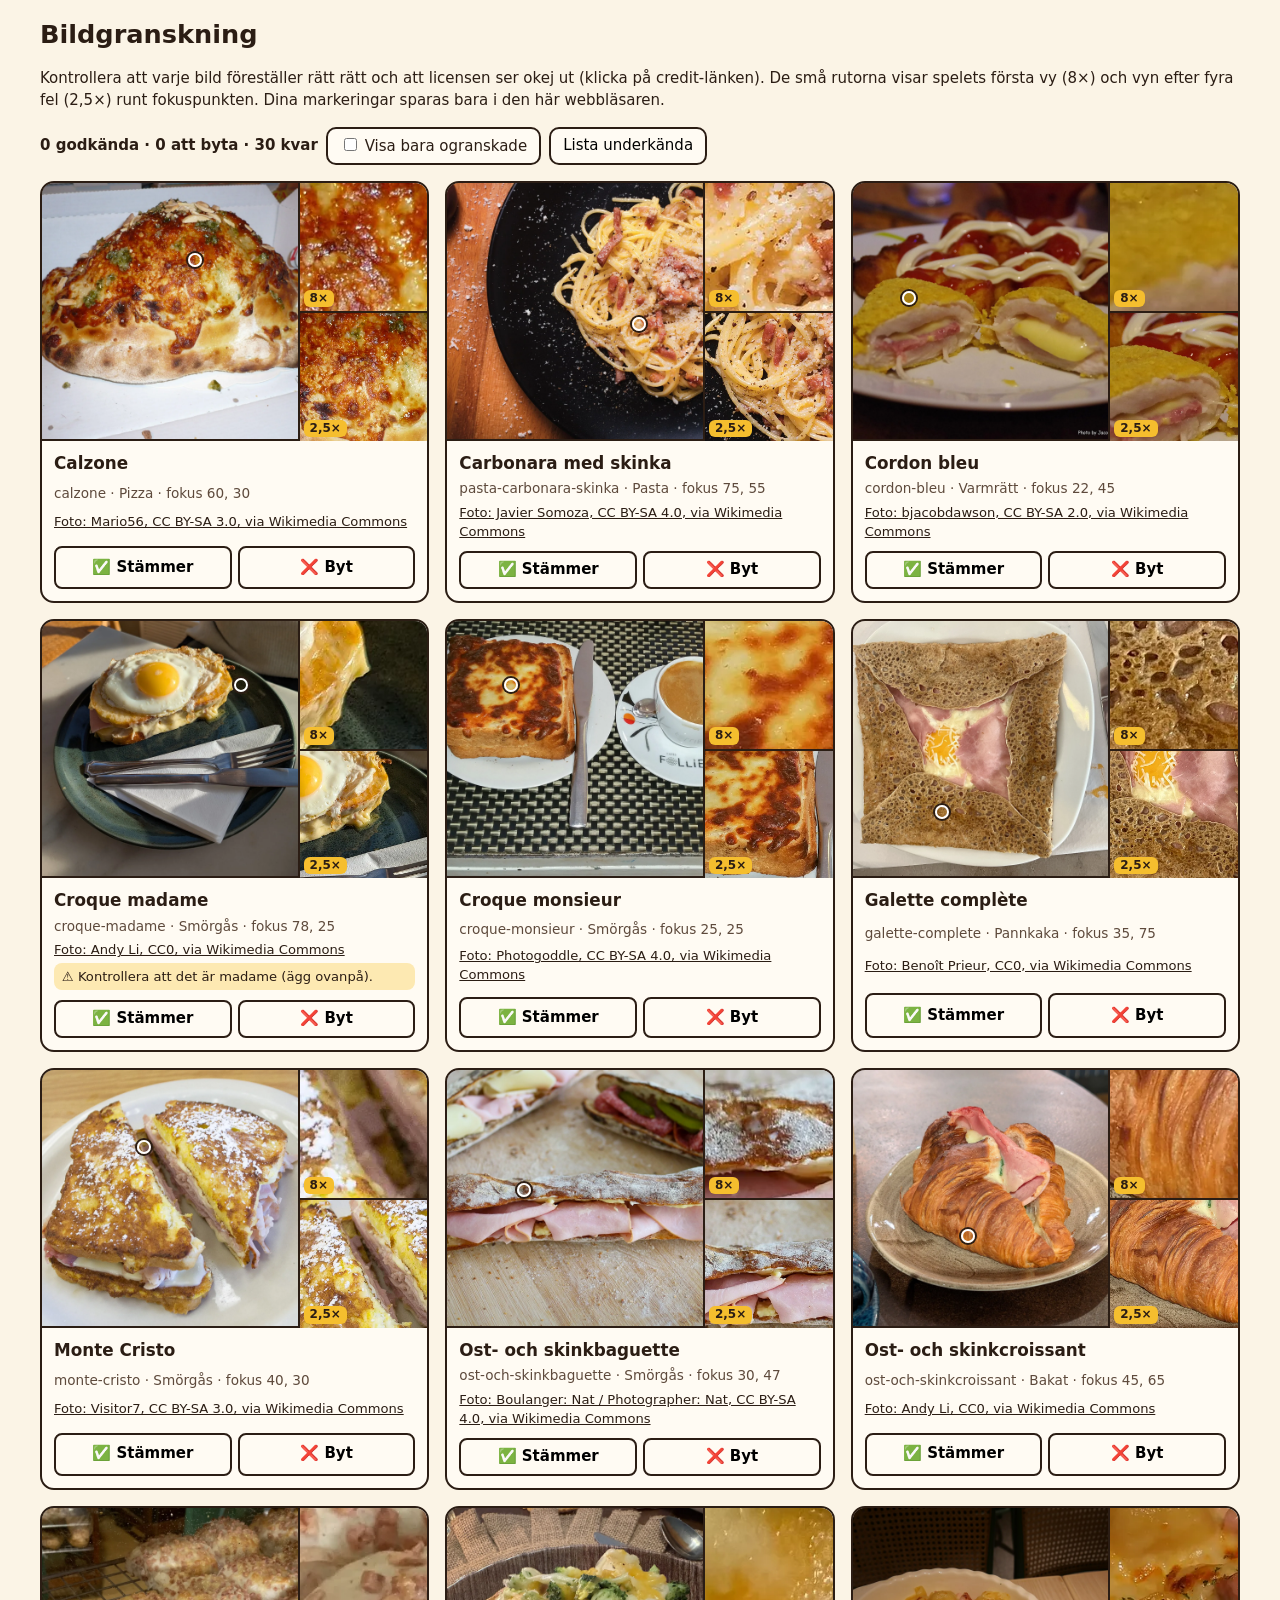
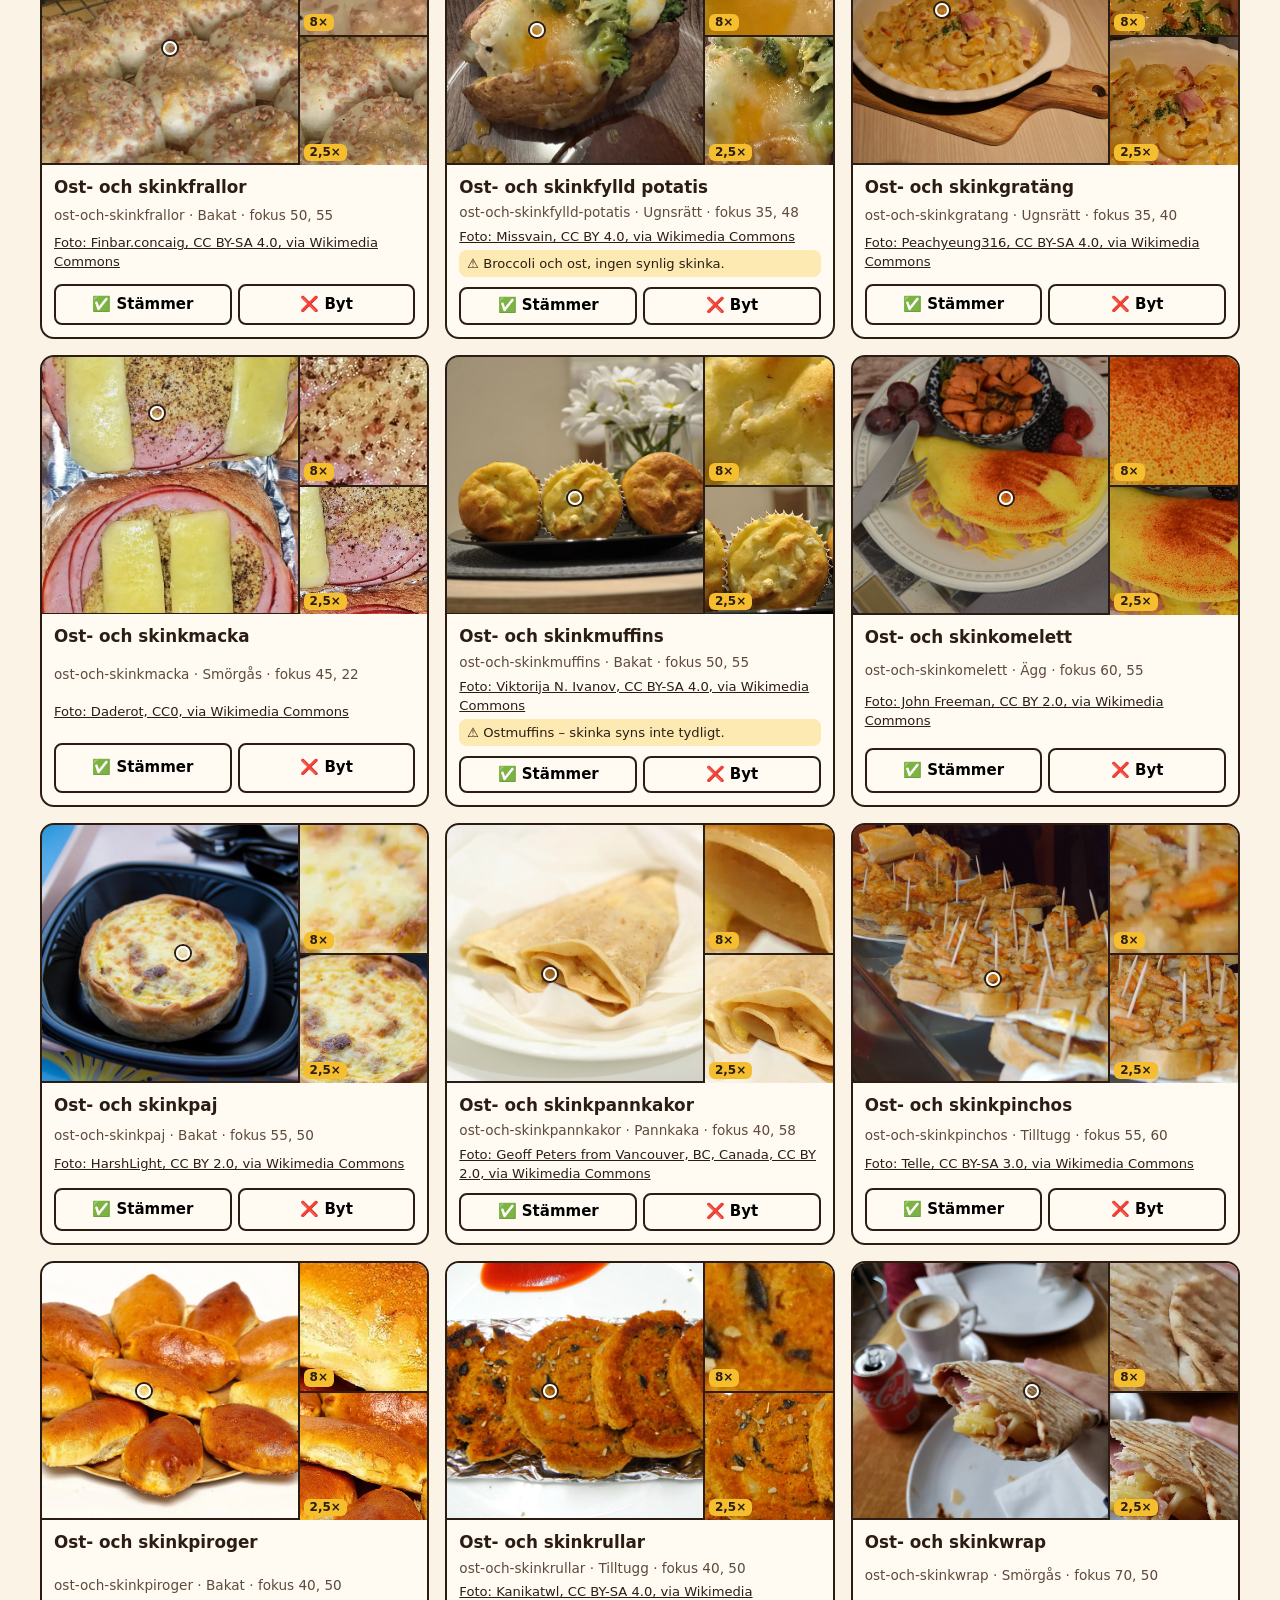
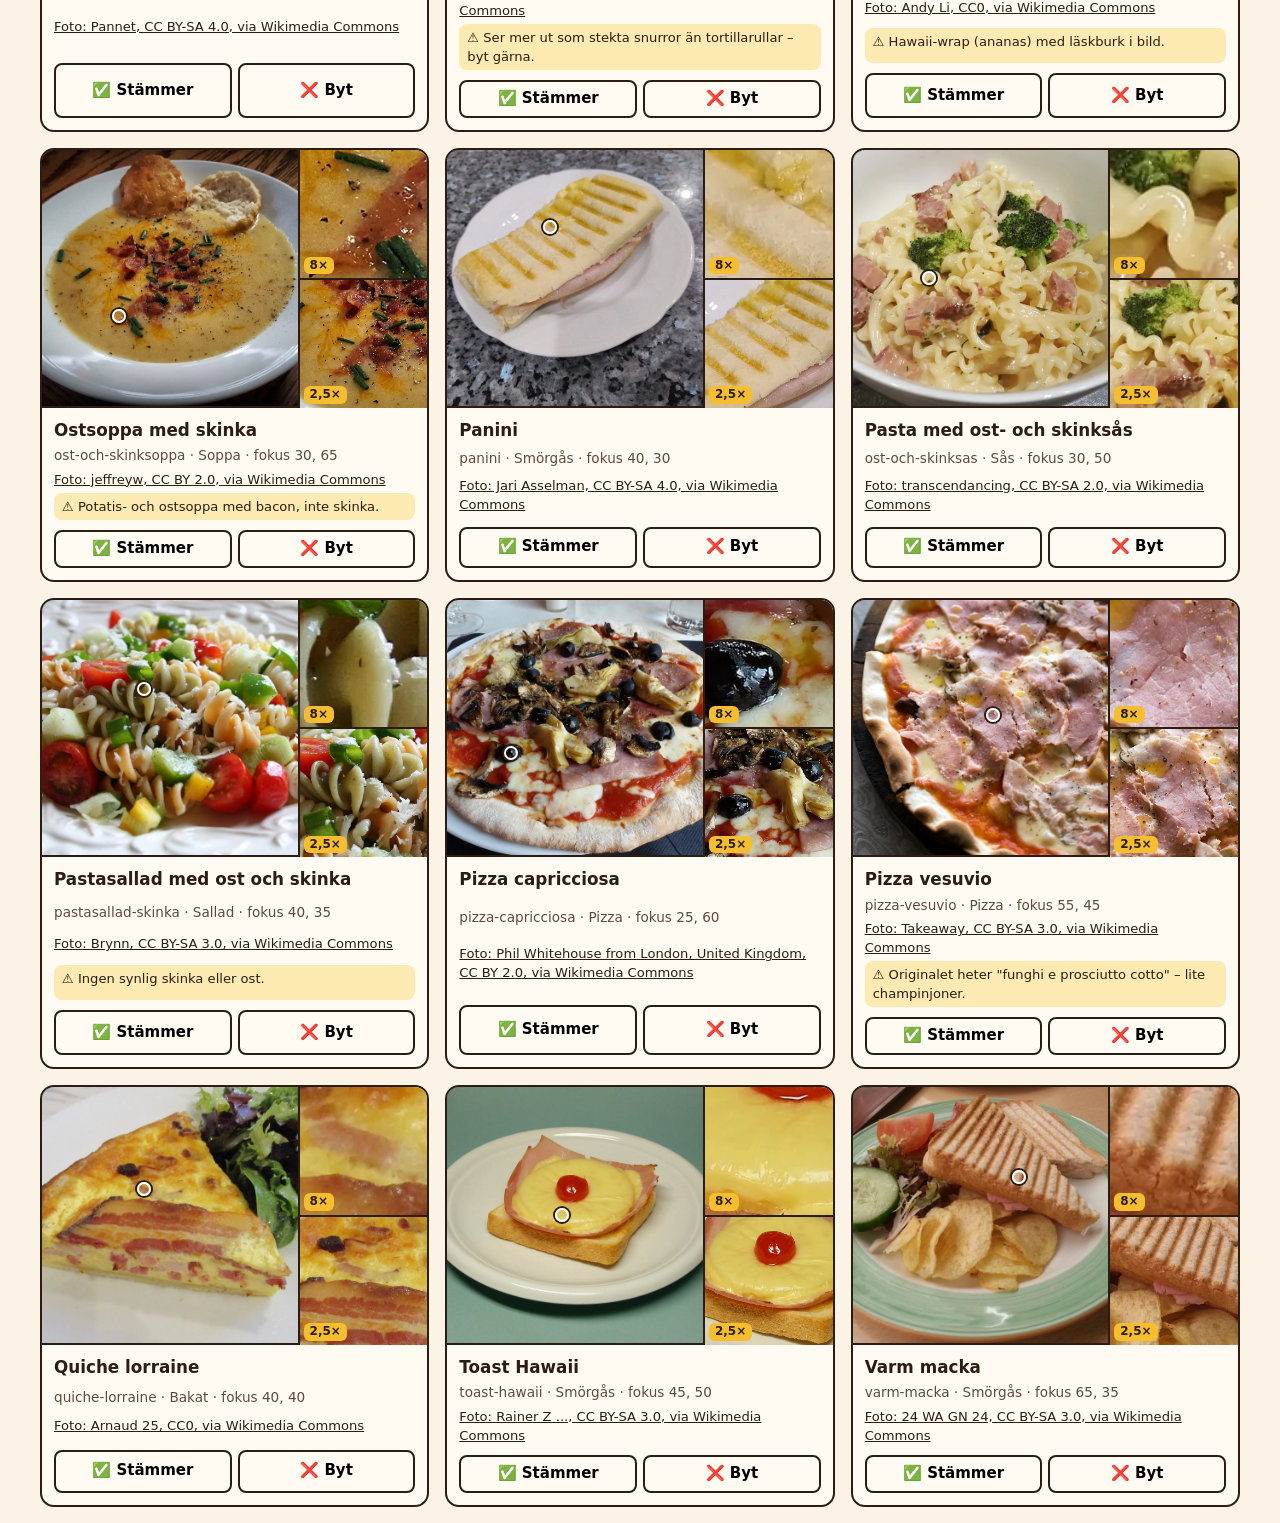
==== tools/review.html @ 70a9c5f6 "Replace placeholders with Wikimedia Commons photos All 30 dishes get freely licensed photos (CC0/PD/" ====
<!doctype html>
<html lang="sv">
<head>
<meta charset="utf-8">
<meta name="viewport" content="width=device-width, initial-scale=1">
<meta name="robots" content="noindex">
<title>Bildgranskning – Ostochskinkdle</title>
<link rel="icon" href="../favicon.svg" type="image/svg+xml">
<style>
  :root { --cream:#FBF4E6; --paper:#FFFBF3; --ink:#2B1D14; --soft:#5E4A3C; --cheese:#F5BE2E; --ham:#B23A5C; --ok:#2F7A4A; }
  * { box-sizing: border-box; }
  body { margin: 0; padding: 16px; background: var(--cream); color: var(--ink); font: 15px/1.45 system-ui, 'Segoe UI', sans-serif; }
  header { max-width: 1200px; margin: 0 auto 16px; }
  h1 { margin: 0 0 4px; font-size: 1.6rem; }
  .bar { display: flex; flex-wrap: wrap; gap: 8px; align-items: center; margin-top: 10px; }
  .bar button, .bar label { padding: 6px 12px; border: 2px solid var(--ink); border-radius: 10px; background: var(--paper); font: inherit; cursor: pointer; }
  .count { font-weight: 700; }
  .grid { max-width: 1200px; margin: 0 auto; display: grid; grid-template-columns: repeat(auto-fill, minmax(320px, 1fr)); gap: 16px; }
  .card { background: var(--paper); border: 2.5px solid var(--ink); border-radius: 14px; overflow: hidden; display: flex; flex-direction: column; }
  .card.ok { border-color: var(--ok); box-shadow: 0 0 0 2px var(--ok); }
  .card.bad { border-color: var(--ham); box-shadow: 0 0 0 2px var(--ham); }
  .imgs { display: grid; grid-template-columns: 2fr 1fr; gap: 2px; background: var(--ink); }
  .full, .zoom { position: relative; aspect-ratio: 1; overflow: hidden; background: #ddd; }
  .full img, .zoom img { width: 100%; height: 100%; object-fit: cover; display: block; }
  .full .dot { position: absolute; width: 14px; height: 14px; margin: -7px; border: 2px solid #fff; border-radius: 50%; box-shadow: 0 0 0 2px var(--ink); }
  .zooms { display: grid; gap: 2px; }
  .zoom span { position: absolute; left: 4px; bottom: 4px; background: var(--cheese); padding: 0 6px; border-radius: 6px; font-weight: 700; font-size: 12px; }
  .info { padding: 10px 12px 12px; display: grid; gap: 4px; flex: 1; }
  .name { font-weight: 800; font-size: 1.05rem; }
  .meta { color: var(--soft); font-size: .85rem; }
  .credit { font-size: .82rem; }
  .credit a { color: var(--ink); }
  .note { font-size: .82rem; background: #FDE9B2; border-radius: 8px; padding: 4px 8px; }
  .actions { display: flex; gap: 6px; margin-top: 6px; }
  .actions button { flex: 1; padding: 6px; border: 2px solid var(--ink); border-radius: 8px; background: var(--paper); font: inherit; font-weight: 700; cursor: pointer; }
  .actions button[aria-pressed="true"].yes { background: #DDF1E3; }
  .actions button[aria-pressed="true"].no { background: #FBDCE3; }
  pre { max-width: 1200px; margin: 16px auto; white-space: pre-wrap; background: var(--paper); border: 2px dashed var(--ink); border-radius: 10px; padding: 10px; }
</style>
</head>
<body>
<header>
  <h1>Bildgranskning</h1>
  <p>Kontrollera att varje bild föreställer rätt rätt och att licensen ser okej ut (klicka på credit-länken).
     De små rutorna visar spelets första vy (8×) och vyn efter fyra fel (2,5×) runt fokuspunkten. Dina markeringar sparas bara i den här webbläsaren.</p>
  <div class="bar">
    <span class="count" id="count"></span>
    <label><input type="checkbox" id="only-open"> Visa bara ogranskade</label>
    <button type="button" id="export">Lista underkända</button>
  </div>
</header>
<main class="grid" id="grid"></main>
<pre id="out" hidden></pre>
<script type="module">
  // Saker jag själv var osäker på när jag valde bilderna.
  const NOTES = {
    'ost-och-skinkrullar': 'Ser mer ut som stekta snurror än tortillarullar – byt gärna.',
    'pastasallad-skinka': 'Ingen synlig skinka eller ost.',
    'ost-och-skinkfylld-potatis': 'Broccoli och ost, ingen synlig skinka.',
    'pizza-vesuvio': 'Originalet heter "funghi e prosciutto cotto" – lite champinjoner.',
    'ost-och-skinkwrap': 'Hawaii-wrap (ananas) med läskburk i bild.',
    'ost-och-skinksoppa': 'Potatis- och ostsoppa med bacon, inte skinka.',
    'ost-och-skinkmuffins': 'Ostmuffins – skinka syns inte tydligt.',
    'croque-madame': 'Kontrollera att det är madame (ägg ovanpå).',
  };
  const KEY = 'ostochskinkdle:review';
  let marks = {};
  try { marks = JSON.parse(localStorage.getItem(KEY)) || {}; } catch {}
  const save = () => { try { localStorage.setItem(KEY, JSON.stringify(marks)); } catch {} };

  const dishes = await (await fetch('../data/dishes.json', { cache: 'no-cache' })).json();
  dishes.sort((a, b) => a.name.localeCompare(b.name, 'sv'));
  const grid = document.getElementById('grid');
  const onlyOpen = document.getElementById('only-open');

  function render() {
    grid.replaceChildren();
    for (const d of dishes) {
      if (onlyOpen.checked && marks[d.id]) continue;
      const card = document.createElement('article');
      card.className = 'card' + (marks[d.id] ? ' ' + marks[d.id] : '');
      const origin = `${d.focus.x}% ${d.focus.y}%`;
      card.innerHTML = `
        <div class="imgs">
          <div class="full"><img loading="lazy" alt=""><span class="dot"></span></div>
          <div class="zooms"><div class="zoom"><img loading="lazy" alt="" data-z="8"><span>8×</span></div><div class="zoom"><img loading="lazy" alt="" data-z="2.5"><span>2,5×</span></div></div>
        </div>
        <div class="info">
          <div class="name"></div>
          <div class="meta"></div>
          <div class="credit"></div>
          <div class="note" hidden></div>
          <div class="actions">
            <button type="button" class="yes">✅ Stämmer</button>
            <button type="button" class="no">❌ Byt</button>
          </div>
        </div>`;
      const [full, ...zooms] = card.querySelectorAll('img');
      full.src = '../' + d.image;
      for (const z of zooms) { z.src = full.src; z.style.transformOrigin = origin; z.style.transform = `scale(${z.dataset.z})`; }
      const dot = card.querySelector('.dot');
      dot.style.left = d.focus.x + '%'; dot.style.top = d.focus.y + '%';
      card.querySelector('.name').textContent = d.name;
      card.querySelector('.meta').textContent = `${d.id} · ${d.category} · fokus ${d.focus.x}, ${d.focus.y}`;
      const credit = card.querySelector('.credit');
      if (d.source) {
        const a = document.createElement('a');
        a.href = d.source; a.target = '_blank'; a.rel = 'noopener';
        a.textContent = d.credit || d.source;
        credit.append(a);
      } else credit.textContent = d.credit || '(ingen credit)';
      if (NOTES[d.id]) { const n = card.querySelector('.note'); n.hidden = false; n.textContent = '⚠️ ' + NOTES[d.id]; }
      for (const [cls, val] of [['yes', 'ok'], ['no', 'bad']]) {
        const b = card.querySelector('.' + cls);
        b.setAttribute('aria-pressed', String(marks[d.id] === val));
        b.addEventListener('click', () => {
          marks[d.id] = marks[d.id] === val ? undefined : val;
          if (!marks[d.id]) delete marks[d.id];
          save(); render();
        });
      }
      grid.append(card);
    }
    const ok = Object.values(marks).filter((v) => v === 'ok').length;
    const bad = Object.values(marks).filter((v) => v === 'bad').length;
    document.getElementById('count').textContent = `${ok} godkända · ${bad} att byta · ${dishes.length - ok - bad} kvar`;
  }

  onlyOpen.addEventListener('change', render);
  document.getElementById('export').addEventListener('click', () => {
    const out = document.getElementById('out');
    const bad = dishes.filter((d) => marks[d.id] === 'bad').map((d) => `${d.id}  (${d.name})`);
    out.hidden = false;
    out.textContent = bad.length ? 'Byt bild på:\n' + bad.join('\n') : 'Inga underkända bilder.';
  });
  render();
</script>
</body>
</html>
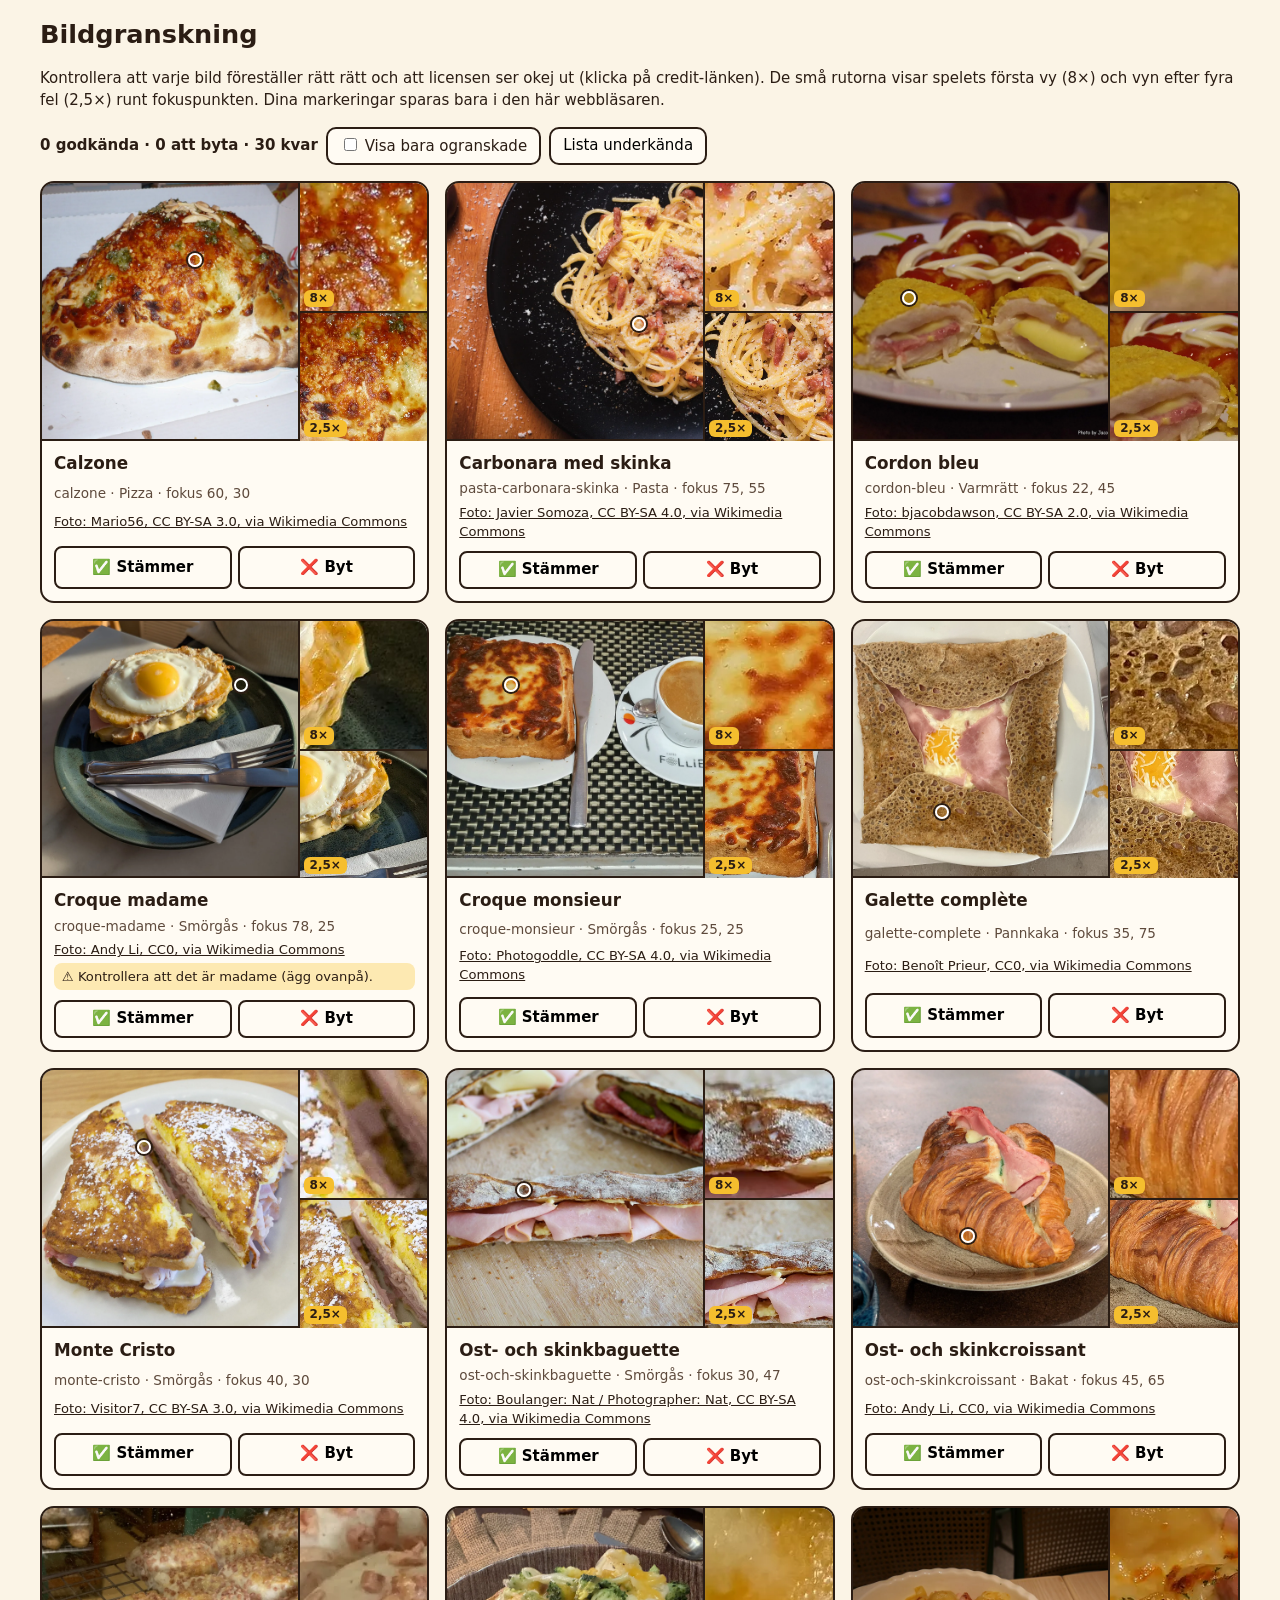
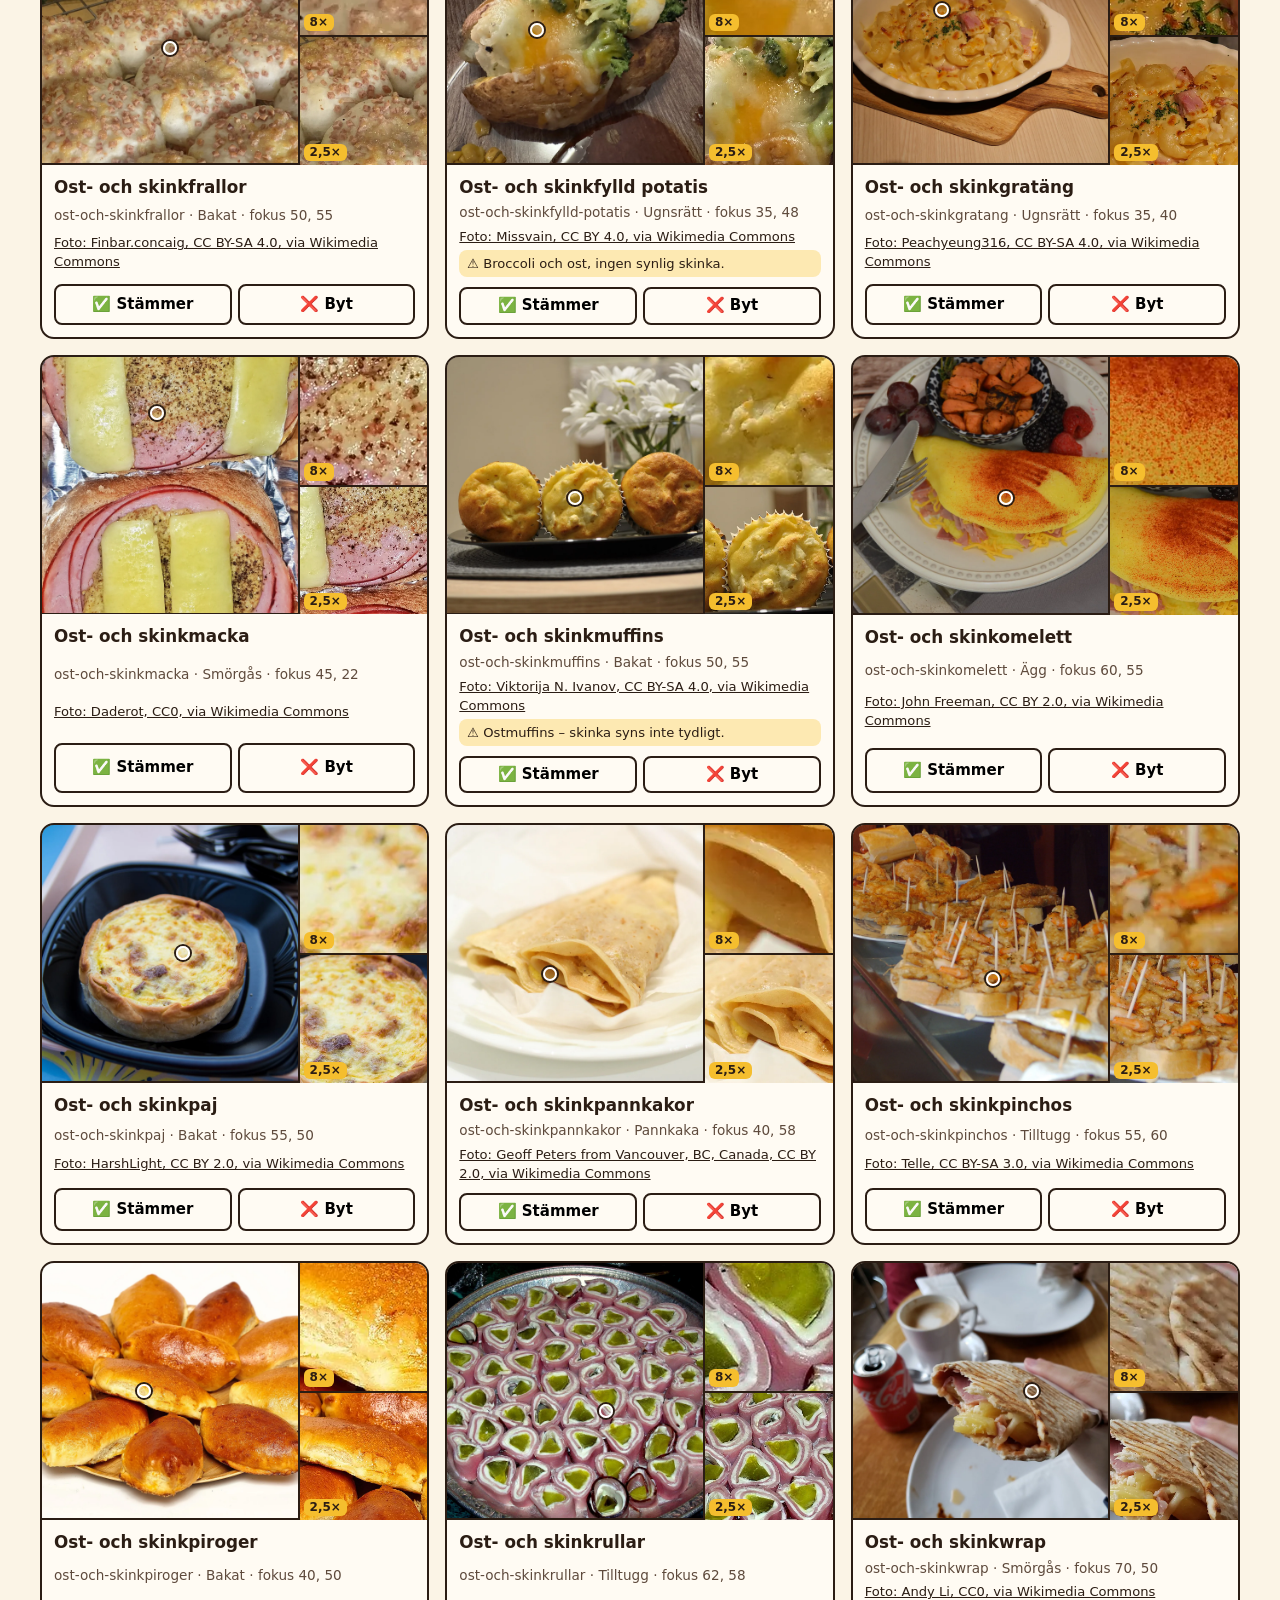
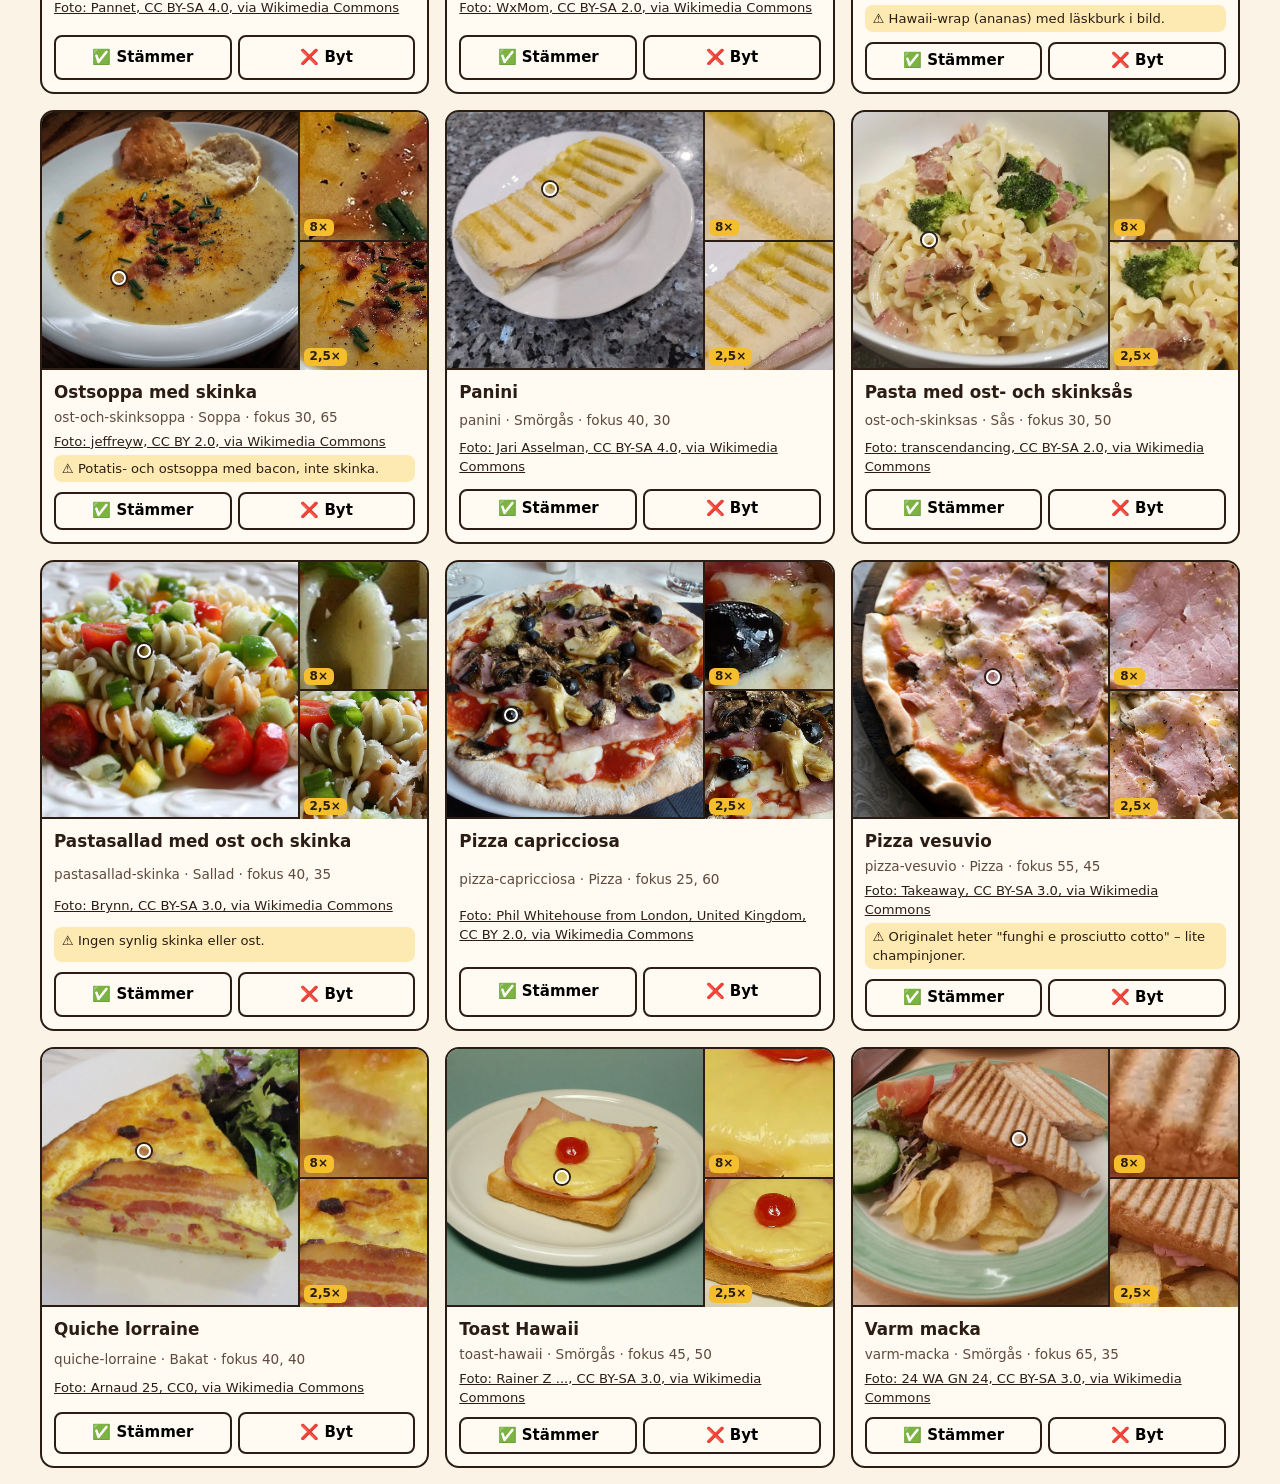
==== commit c4a7845b: "Byt bild på ost- och skinkrullar Co-Authored-By: Claude Opus 5.5 <noreply@anthropic.com>" ====
--- a/tools/review.html
+++ b/tools/review.html
@@ -54,7 +54,6 @@
 <script type="module">
   // Saker jag själv var osäker på när jag valde bilderna.
   const NOTES = {
-    'ost-och-skinkrullar': 'Ser mer ut som stekta snurror än tortillarullar – byt gärna.',
     'pastasallad-skinka': 'Ingen synlig skinka eller ost.',
     'ost-och-skinkfylld-potatis': 'Broccoli och ost, ingen synlig skinka.',
     'pizza-vesuvio': 'Originalet heter "funghi e prosciutto cotto" – lite champinjoner.',
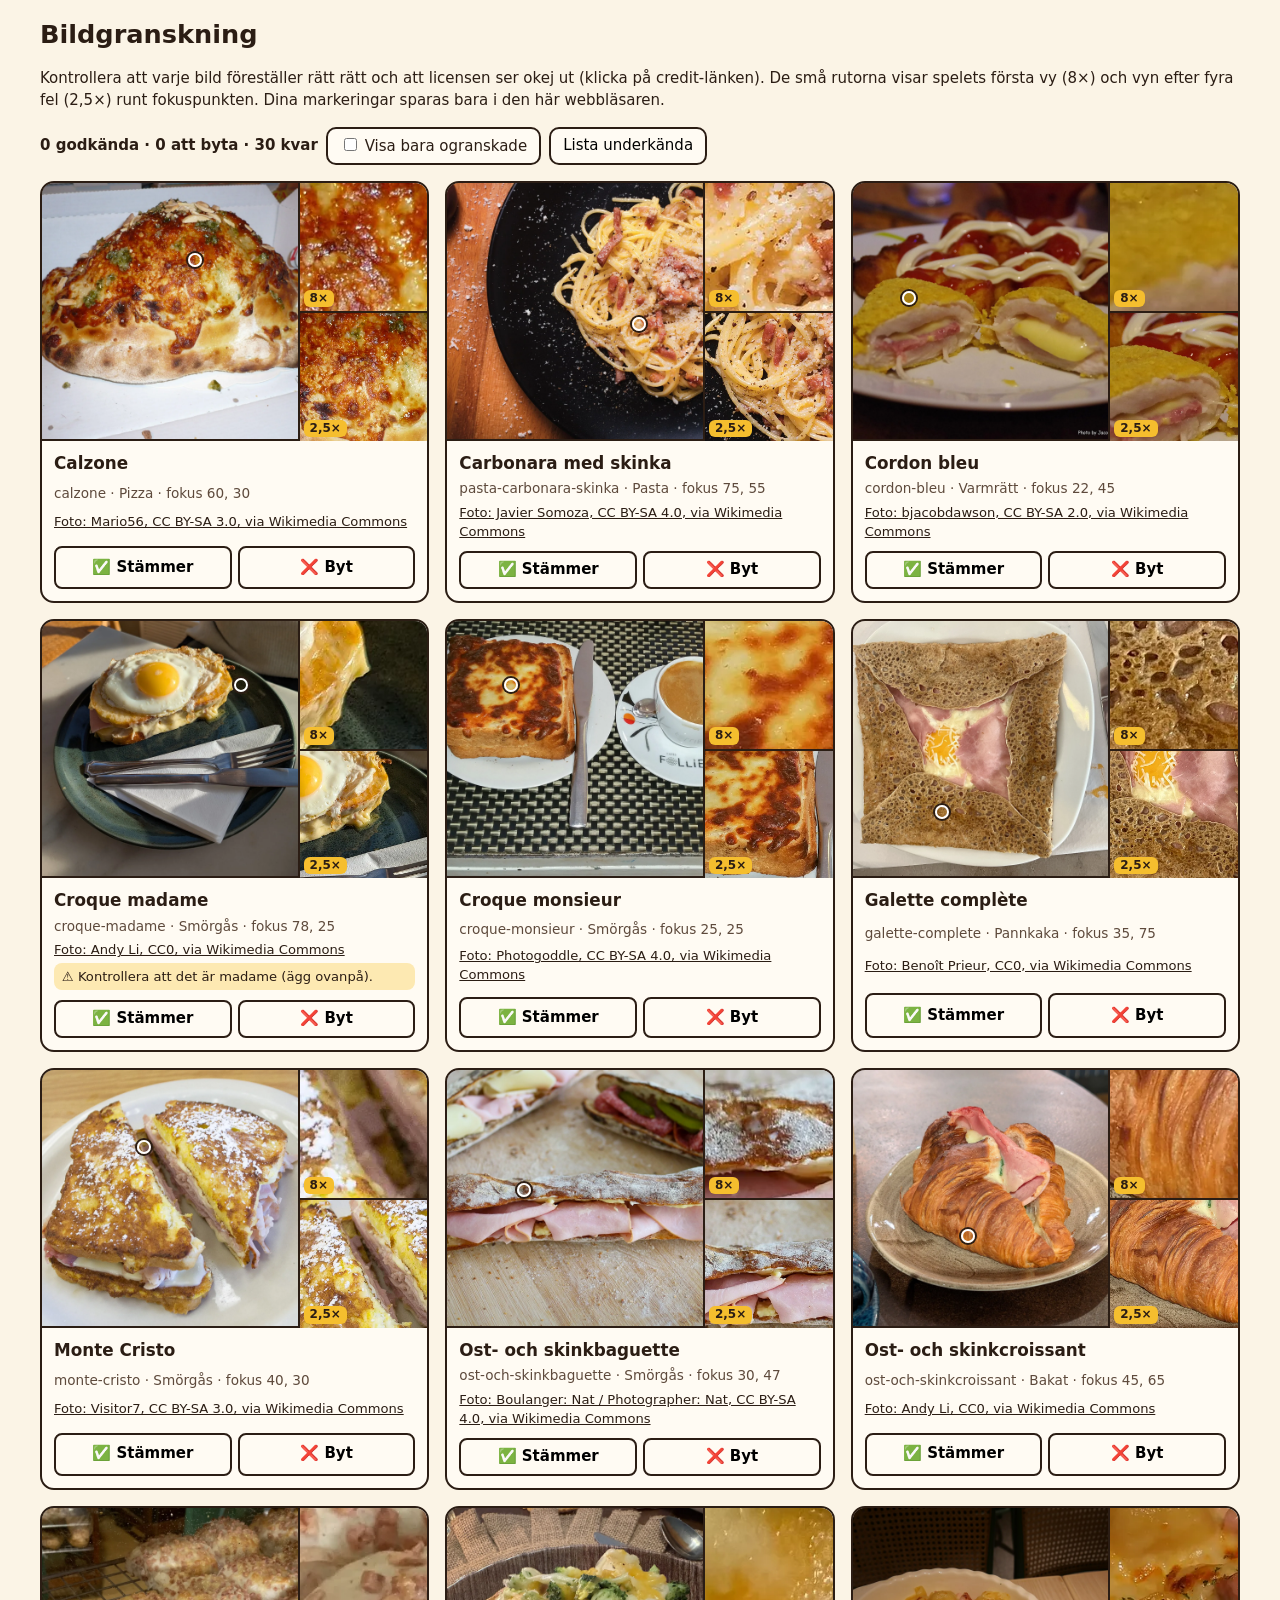
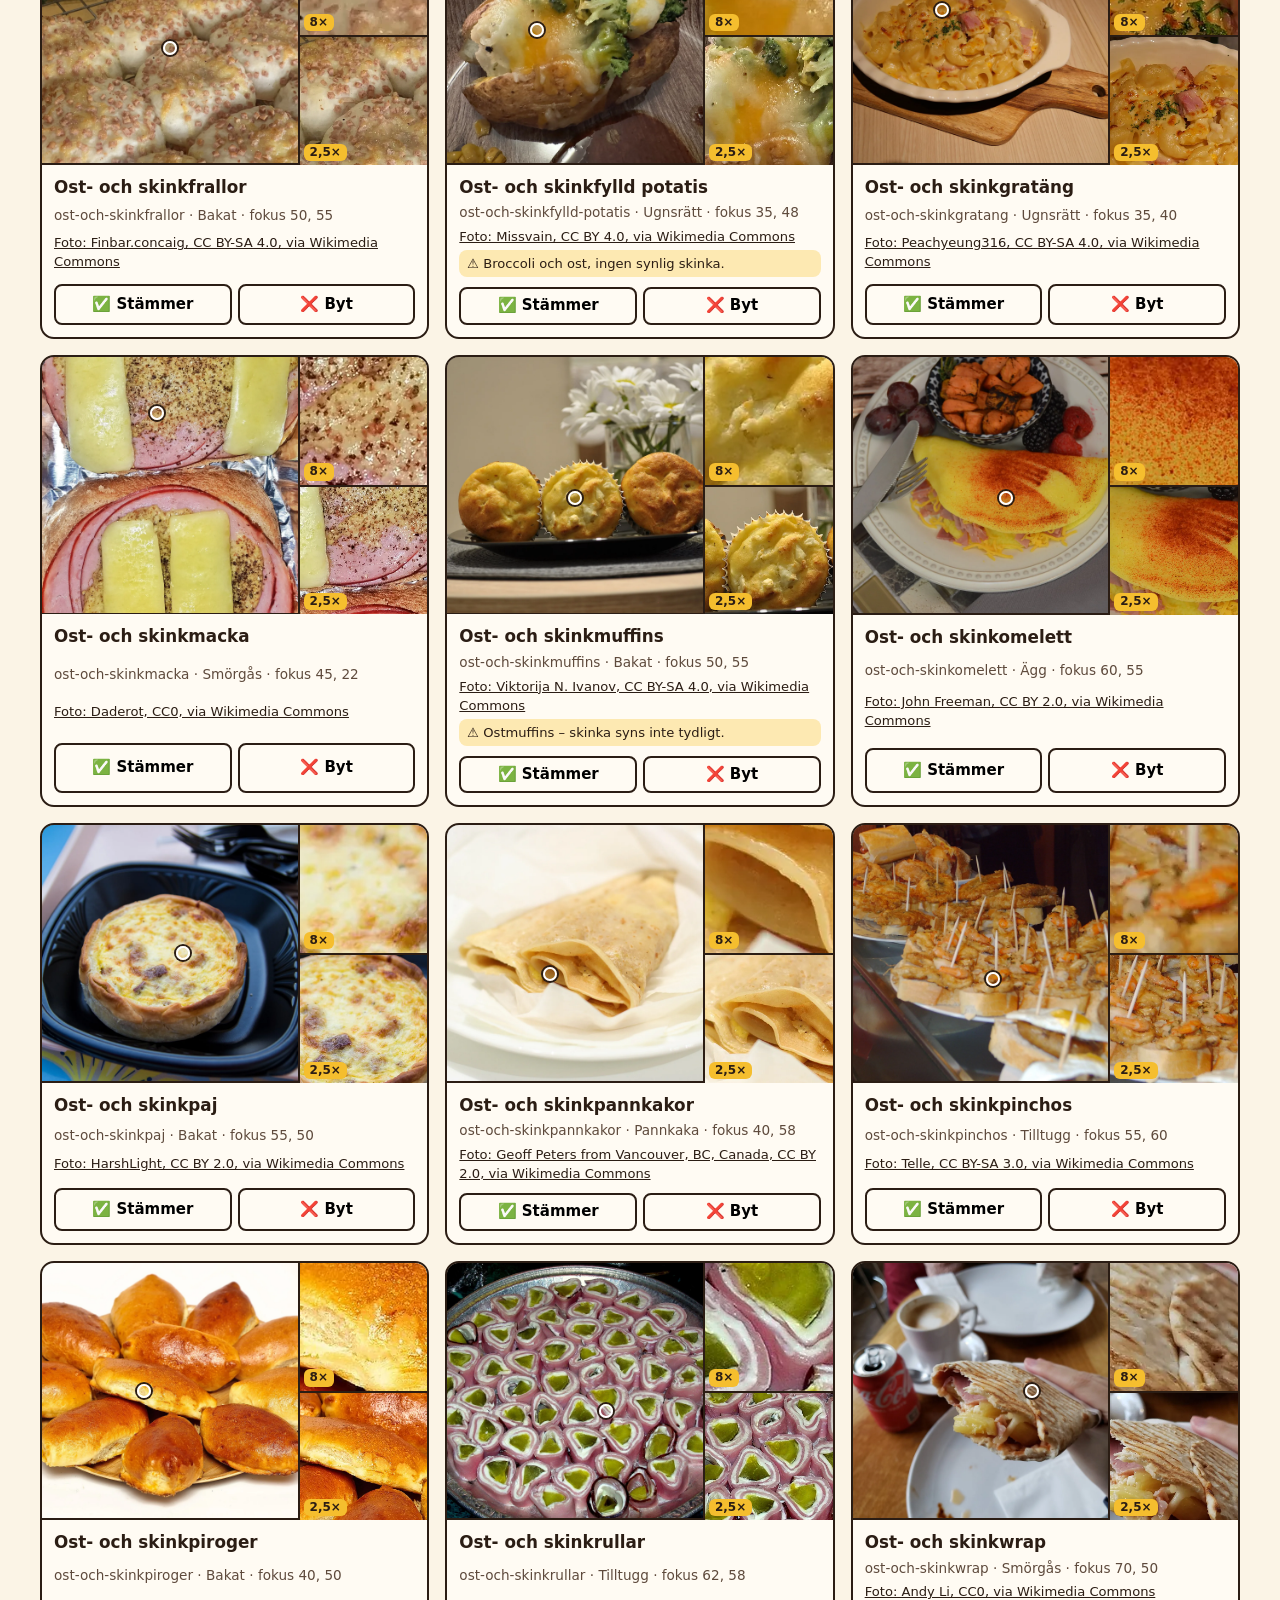
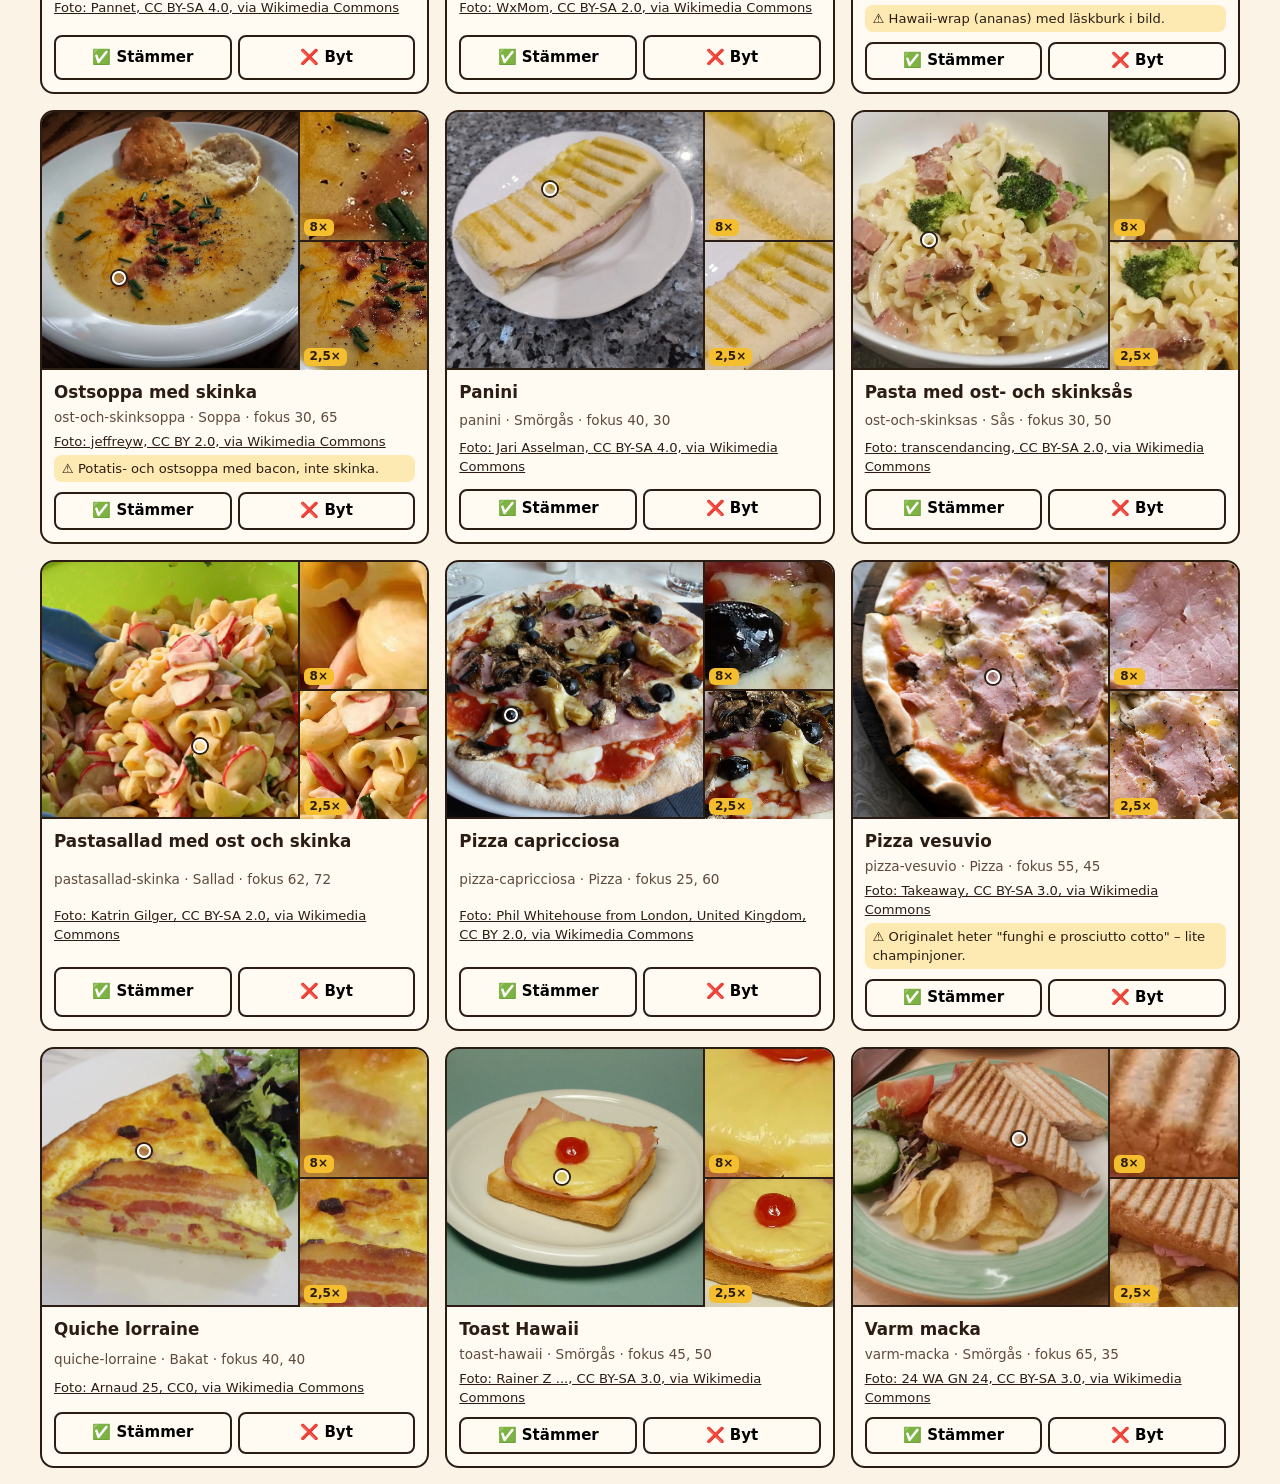
==== commit afeafb9d: "Byt bild på pastasallad med ost och skinka Co-Authored-By: Claude Opus 5.5 <noreply@anthropic.com>" ====
--- a/tools/review.html
+++ b/tools/review.html
@@ -54,7 +54,6 @@
 <script type="module">
   // Saker jag själv var osäker på när jag valde bilderna.
   const NOTES = {
-    'pastasallad-skinka': 'Ingen synlig skinka eller ost.',
     'ost-och-skinkfylld-potatis': 'Broccoli och ost, ingen synlig skinka.',
     'pizza-vesuvio': 'Originalet heter "funghi e prosciutto cotto" – lite champinjoner.',
     'ost-och-skinkwrap': 'Hawaii-wrap (ananas) med läskburk i bild.',
